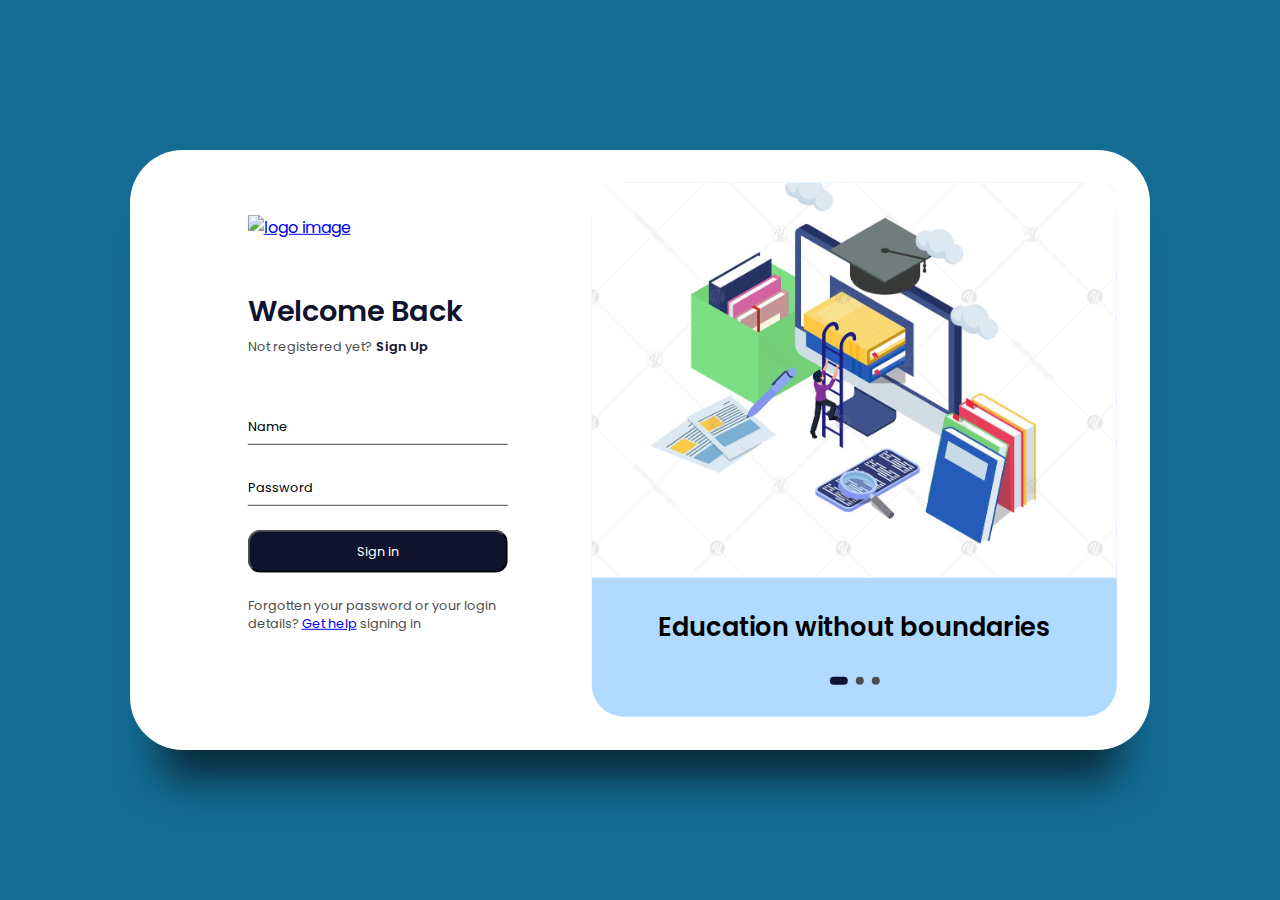
==== form.html @ 8b0100fb "form added" ====
<!DOCTYPE html>
<html lang="en">
<head>
    <meta charset="UTF-8">
    <meta http-equiv="X-UA-Compatible" content="IE=edge">
    <meta name="viewport" content="width=device-width, initial-scale=1.0">
    <title>Sign in & Sign up form</title>
    <link rel="stylesheet" href="form.css">
    <!-- <link href="https://cdn.jsdelivr.net/npm/bootstrap@5.0.2/dist/css/bootstrap.min.css" rel="stylesheet" integrity="sha384-EVSTQN3/azprG1Anm3QDgpJLIm9Nao0Yz1ztcQTwFspd3yD65VohhpuuCOmLASjC" crossorigin="anonymous"> -->
</head>
<body>
    

    <main>
        <div class="box">
            <div class="inner-box">
                <div class="forms-wrap">
                    <form action="form.html" class="sign-in-form">
                        <div class="logo">
                            <a href="index.html"><img src="images/logo.png" alt="logo image"></a> 
                         </div>

                        <div class="heading">
                            <h2>Welcome Back</h2>
                            <h6>Not registered yet?</h6>
                            <a href="#" class="toggle sign-up">Sign Up</a>
                        </div>

                        <div class="actual-form">
                            <div class="input-wrap">
                                <input type="text" minlength="4" class="input-field" id="name" required/>
                                <label for="name">Name</label>
                            </div>

                            <div class="input-wrap">
                                <input type="password" minlength="4" class="input-field" id="pass" required/>
                                <label for="pass">Password</label>
                            </div>

                            <input type="submit" value="Sign in" class="sign-btn"/>
                            <p class="text">
                                Forgotten your password or your login details?
                                <a href="#">Get help</a> signing in
                            </p>
                        </div>
                    </form>
                    <form action="form.html" id="sign-up" class="sign-up-form">
                        <div class="logo">
                           <a href="index.html"><img src="images/logo.png" alt="logo image"></a> 
                        </div>

                        <div class="heading">
                            <h2>Get Started</h2>
                            <h6>Already have an account?</h6>
                            <a href="#" class="toggle sign-in">Sign in</a>
                        </div>

                        <div class="actual-form">
                            <div class="input-wrap">
                                <input type="text" minlength="4" class="input-field" id="name" required/>
                                <label for="name">Name</label>
                            </div>

                            <div class="input-wrap">
                                <input type="email" minlength="4" class="input-field" id="name" required/>
                                <label for="email">Email</label>
                            </div>


                            <div class="input-wrap">
                                <input type="password" minlength="4" class="input-field" id="pass" required/>
                                <label for="pass">Password</label>
                            </div>

                            <input type="submit" value="Sign up" class="sign-btn"/>
                            <p class="text">
                                By signing up, I agree to the <a href="#">Terms of Services</a> and <a href="#">Privacy Policy</a>
                            </p>
                        </div>
                    </form>
                </div>
                
                <div class="carousel">
                    <div class="images-wrapper">
                        <img src="form-images/logo4.jpg" class="image img-1 show" alt=""/>
                        <img src="form-images/logo2.png" class="image img-2" alt=""/>
                        <img src="form-images/logo3.png" class="image img-3" alt=""/>
                    </div>

                    <div class="text-slider">
                        <div class="text-wrap">
                            <div class="text-group">
                                <h2>Education without boundaries</h2>
                                <h2>Unlock doors of knowledge</h2>
                                <h2>Embrace the future of learning</h2>
                            </div>
                        </div>

                        <div class="bullets">
                            <span class="active" data-value="1"></span>
                            <span data-value="2"></span>
                            <span data-value="3"></span>
                        </div>
                    </div>

                </div>
            </div>
        </div>
    </main>


<!------------------JavaScript code here ----------------->
    <script src="form.js"></script>
</body>
</html>
---- form.css ----
@import url('https://fonts.googleapis.com/css2?family=Poppins:ital,wght@0,300;0,400;0,500;0,600;1,600&display=swap');

*, 
*::before,
 *::after{
    padding: 0;
    margin: 0;
    box-sizing: border-box;
}

:root{
    --primaryColor: #146C94;
    --secondaryColor: #0F132E;
    --tertiaryColor: #B0DAFF;
    --greyColor: #4e4d4d;
    --hoverColor:  rgb(96, 77, 219);
    transition: .8s ease-in-out;
}


body, input{
    font-family: 'Poppins', sans-serif;
}

main{
    width: 100%;
    min-height: 100vh;
    overflow: hidden;
    background-color: var(--primaryColor);
    padding: 2rem;
    display: flex;
    align-items: center;
    justify-content: center;
}

.box{
    position: relative;
    width: 100%;
    max-width: 1020px;
    height: 600px;
    background: #fff;
    border-radius: 3.3rem;
    box-shadow: 0 60px 40px -30px rgba(0, 0, 0, 0.6);
}

.inner-box{
    position:absolute;
    width: calc(100% - 4.1rem);
    height: calc(100% - 4.1rem);
    top: 50%;
    left: 50%;
    transform: translate(-50%, -50%)
}

.forms-wrap{
    position: absolute;
    height: 100%;
    width: 45%;
    top: 0;
    left: 0;
    display: grid;
    grid-template-columns: 1fr;
    grid-template-rows: 1fr;
    transition: 0.8s;
}




/* ----------------swap carousel and forms------------- */
main.active .forms-wrap{
    left:55%;
}

main.active .carousel{
    left:0;
}

main.active .sign-up-form{
    opacity: 1;
    pointer-events: all;
}

main.active .sign-in-form{
    opacity: 0;
    pointer-events: none;
}



form{
    max-width: 260px;
    width: 100%;
    margin: 0 auto;
    height: 100%;
    display: flex;
    flex-direction: column;
    gap:50px;
    grid-column: 1/2;
    grid-row: 1/2;
    padding-top: 2rem; 
}

form.sign-up-form{
    opacity: 0;
    pointer-events: none;
}

.logo{
    display: flex;
    align-items: center;
}

.logo img{
    width: 6rem;
}

.logo h3{
    font-size: 1rem;
    line-height: 1rem;
    color:var(--secondaryColor);
}

.heading h2{
    font-size: 1.8rem;
    font-weight: 600;
    color: var(--secondaryColor);
}

.heading h6{
    color: var(--greyColor);
    font-weight: 400;
    font-size: .8rem;
    display: inline;

}

.toggle{
    color: var(--secondaryColor);
    text-decoration: none;
    font-size: .8rem;
    font-weight: 600;
    transition: 0.3s;
}

.toggle:hover{
    color: var(--hoverColor);
}

.input-wrap{
    position: relative;
    height: 37px;
    margin-bottom: 1.5rem;
}

.input-field{
    width: 100%;
    position: absolute;
    height: 100%;
    background: none;
    border: none;
    outline:none;
    border-bottom: 1px solid var(--greyColor);
    transition: .4s;
    font-size: .8rem;
}

label{
    font-size: .8rem;
    position: absolute;
    top: 50%;
    left: 0;
    transform: translateY(-50%);
    transition: .4s;
}

.input-field.active{
    border-bottom-color: #151111;
}

.input-field.active + label{
    font-size:.75rem;
    top: -2px;
}

.sign-btn{
    display: inline-block;
    width: 100%;
    height: 43px;
    background-color: var(--secondaryColor);
    color: #fff;
    cursor: pointer;
    border-radius: 0.8rem;
    font-size: .8rem;
    margin-bottom: 1.5rem;
    transition: .4s ease-in-out;
}

.sign-btn:hover{
    background-color: var(--hoverColor)
}

.text{
    color: var(--greyColor);
    font-size: .8rem;
}

.text a:hover{
    color: var(--hoverColor);
}


.carousel{
    position: absolute;
    height: 100%;
    width: 55%;
    left: 45%;
    top: 0;
    background-color: var(--tertiaryColor);
    border-radius: 2rem;
    display: grid;
    grid-template-rows: auto 1fr;
    padding-bottom: 2rem;
    transition: 0.8s;
}

.images-wrapper{
    display: grid;
    grid-template-columns: 1fr;
    grid-template-rows: 1fr;
    overflow: hidden;
}

.image{
    width: 100%;
    height:400px;
    object-fit: cover;
    grid-column: 1/2;
    grid-row: 1/2;
    opacity: 0;
    transition: .4s ease-in-out;
}

.img-1{
    transform: translate(0, -400px);
}

.img-2{
    transform: scale(0.5);
}

.img-3{
    transform: translateX(-100%);
}

.image.show{
    opacity: 1;
    transform: none;
}

.text-slider{
    display: flex;
    align-items: center;
    justify-content: center;
    flex-direction: column;
}


.text-wrap{
    max-height: 2.2rem;
    overflow: hidden;
    margin: 2rem 0;
}



.text-group{
    display: flex;
    flex-direction: column;
    text-align: center;
    transition: .4s ease-in-out;
    transform: translateY(0);
}

.text-group h2{
    line-height: 2.2rem;
    font-weight: 600;
    font-size: 1.6rem;
}

.bullets{
    display: flex;
    align-items: center;
    justify-content: center;
}

.bullets span{
    display: block;
    width: 0.5rem;
    height: 0.5rem;
    background-color: var(--greyColor);
    margin: 0 0.25rem;
    border-radius: 50%;
    cursor: pointer;
    transition: 0.3s;
}

.bullets span.active{
    width: 1.1rem;
    background-color: var(--secondaryColor);
    border-radius: 1rem;
}




@media (max-width: 850px){
    .box{
        height: auto;
        max-width: 500px;
        overflow: hidden;
    }

    .inner-box{
        position: static;
        transform: none;
        width: revert;
        height: revert;
        padding: 2rem;
    }

    .forms-wrap{
        position: revert;
        width: 100%;
        height: auto;
    }

    form{
        max-width: revert;
        height: auto;
    }

    .carousel{
        position: revert;
        height: auto;
        width: 100%;
        padding-bottom:.8rem;
        display: flex;
        margin-top: 1rem;
    }

    .images-wrapper{
        display: none;
    }

    .text-group h2{
        font-size: 1rem;
    }

    .text-wrap{
        margin-bottom: .8rem;
    }

    .text-slider{
        width: 100%;
    }

}

@media (max-width: 500px){
    main{
        background-color: #fff;
        padding: 0px;
    }
    .carousel{
       border-radius: 1rem;
    }
    .box{
        box-shadow: none;
    }

/* ----------------swap carousel and forms------------- */


main .sign-up-form{
    transform: translateX(-200%);
    transition: 1s;
}

main.active .sign-up-form{
    transform: none;
}



    
}
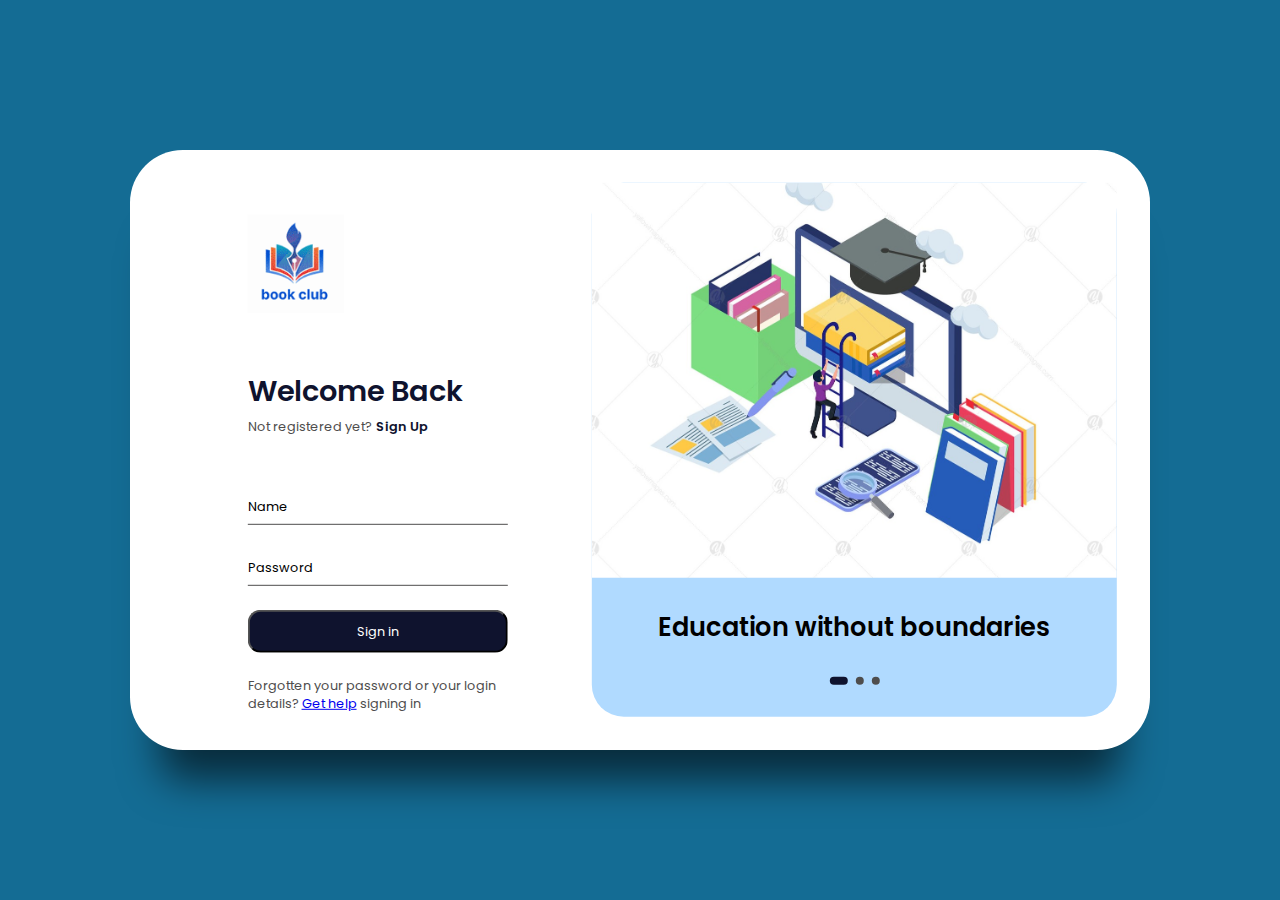
==== commit 94f06e23: "form updated" ====
--- a/form.html
+++ b/form.html
@@ -17,7 +17,7 @@
                 <div class="forms-wrap">
                     <form action="form.html" class="sign-in-form">
                         <div class="logo">
-                            <a href="index.html"><img src="images/logo.png" alt="logo image"></a> 
+                            <a href="index.html"><img src="form-images/logo.png" alt="logo image"></a> 
                          </div>
 
                         <div class="heading">
@@ -46,7 +46,7 @@
                     </form>
                     <form action="form.html" id="sign-up" class="sign-up-form">
                         <div class="logo">
-                           <a href="index.html"><img src="images/logo.png" alt="logo image"></a> 
+                           <a href="index.html"><img src="form-images/logo.png" alt="logo image"></a> 
                         </div>
 
                         <div class="heading">
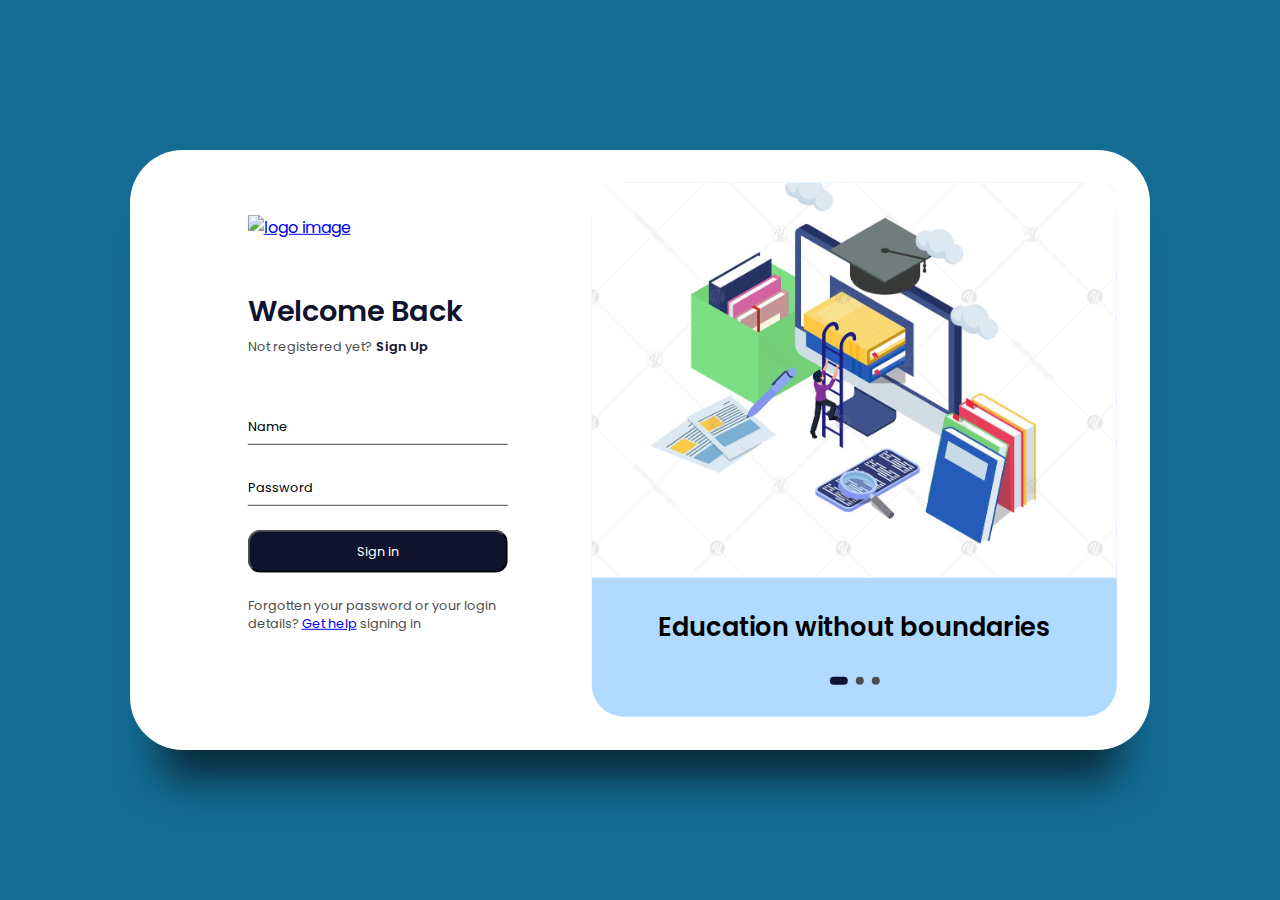
==== commit c3c54bf9: "Merge branch 'main' into master" ====
--- a/form.html
+++ b/form.html
@@ -17,7 +17,7 @@
                 <div class="forms-wrap">
                     <form action="form.html" class="sign-in-form">
                         <div class="logo">
-                            <a href="index.html"><img src="form-images/logo.png" alt="logo image"></a> 
+                            <a href="index.html"><img src="images/logo.png" alt="logo image"></a> 
                          </div>
 
                         <div class="heading">
@@ -46,7 +46,7 @@
                     </form>
                     <form action="form.html" id="sign-up" class="sign-up-form">
                         <div class="logo">
-                           <a href="index.html"><img src="form-images/logo.png" alt="logo image"></a> 
+                           <a href="index.html"><img src="images/logo.png" alt="logo image"></a> 
                         </div>
 
                         <div class="heading">
